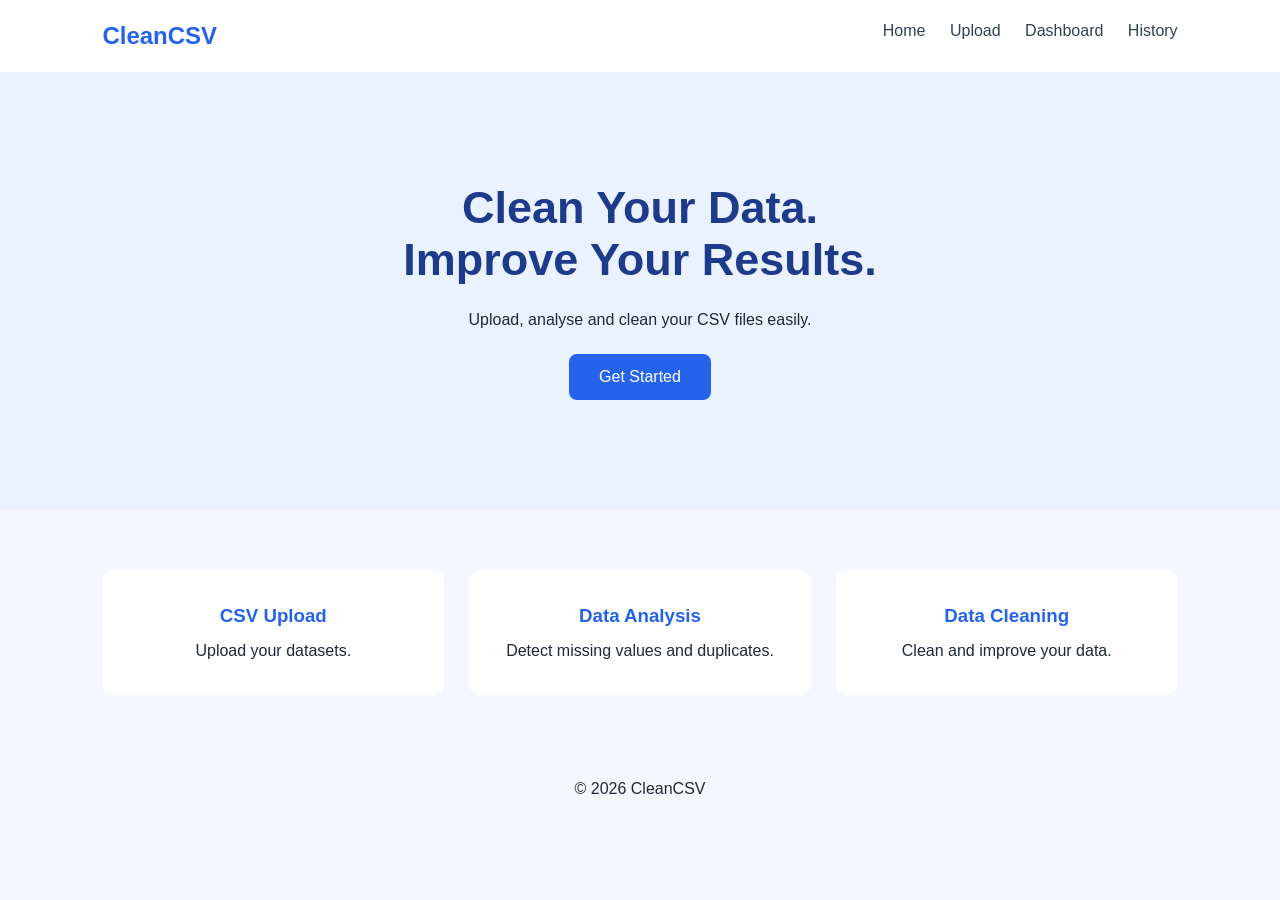
==== frontend/index.html @ 9f6f0fae "Complete CleanCSV frontend" ====
<!DOCTYPE html>
<html lang="en">
<head>
    <meta charset="UTF-8">
    <meta name="viewport" content="width=device-width, initial-scale=1.0">
    <title>CleanCSV</title>
    <link rel="stylesheet" href="css/style.css">
</head>
<body>

<nav>
    <h2>CleanCSV</h2>
    <div>
        <a href="index.html">Home</a>
        <a href="upload.html">Upload</a>
        <a href="analysis.html">Dashboard</a>
        <a href="history.html">History</a>
    </div>
</nav>

<section class="hero">
    <h1>Clean Your Data.<br>Improve Your Results.</h1>
    <p>Upload, analyse and clean your CSV files easily.</p>
    <a href="upload.html" class="btn">Get Started</a>
</section>

<section class="features">
    <div class="card">
        <h3>CSV Upload</h3>
        <p>Upload your datasets.</p>
    </div>
    <div class="card">
        <h3>Data Analysis</h3>
        <p>Detect missing values and duplicates.</p>
    </div>
    <div class="card">
        <h3>Data Cleaning</h3>
        <p>Clean and improve your data.</p>
    </div>
</section>

<footer>© 2026 CleanCSV</footer>

</body>
</html>
---- frontend/css/style.css ----
* {
    margin: 0;
    padding: 0;
    box-sizing: border-box;
}

body {
    font-family: Arial, sans-serif;
    background: #f4f7fc;
    color: #1e293b;
}

nav {
    display: flex;
    justify-content: space-between;
    padding: 22px 8%;
    background: white;
}

nav h2 {
    color: #2563eb;
}

nav a {
    text-decoration: none;
    color: #334155;
    margin-left: 20px;
}

.hero {
    text-align: center;
    padding: 110px 20px;
    background: #eaf1ff;
}

.hero h1 {
    font-size: 45px;
    color: #1e3a8a;
}

.hero p {
    margin: 25px;
}

.btn {
    display: inline-block;
    background: #2563eb;
    color: white;
    padding: 14px 30px;
    text-decoration: none;
    border-radius: 8px;
}

.features {
    display: flex;
    gap: 25px;
    padding: 60px 8%;
}

.card {
    flex: 1;
    background: white;
    padding: 35px;
    text-align: center;
    border-radius: 12px;
}

.card h3 {
    color: #2563eb;
    margin-bottom: 15px;
}

footer {
    text-align: center;
    padding: 25px;
}

.dashboard {
    padding: 50px 8%;
}

.dashboard h1 {
    color: #1e3a8a;
    margin-bottom: 10px;
}

.stats {
    display: grid;
    grid-template-columns: repeat(4, 1fr);
    gap: 20px;
    margin: 35px 0;
}

.stat-card {
    background: white;
    padding: 30px;
    border-radius: 12px;
    box-shadow: 0 3px 12px #00000010;
}

.stat-card h3 {
    color: #64748b;
    font-size: 16px;
}

.stat-card h2 {
    color: #2563eb;
    font-size: 32px;
    margin-top: 15px;
}

.issues {
    background: white;
    padding: 30px;
    border-radius: 12px;
    margin-top: 25px;
}

table {
    width: 100%;
    border-collapse: collapse;
    margin: 25px 0;
}

th, td {
    padding: 15px;
    text-align: left;
    border-bottom: 1px solid #ddd;
}

th {
    background: #eaf1ff;
    color: #1e3a8a;
}

@media (max-width: 700px) {
    .stats {
        grid-template-columns: repeat(2, 1fr);
    }
}

.clean-option {
    display: block;
    padding: 18px;
    margin: 12px 0;
    background: #f4f7fc;
    border-radius: 8px;
    cursor: pointer;
}

.clean-option input {
    margin-right: 12px;
    accent-color: #2563eb;
}

#cleanMessage,
#previewMessage {
    margin-top: 20px;
    color: #2563eb;
}

.upload-section {
    text-align: center;
    padding: 80px 20px;
}

.upload-section h1 {
    color: #1e3a8a;
    font-size: 36px;
    margin-bottom: 15px;
}

.upload-box {
    background: white;
    max-width: 550px;
    margin: 40px auto;
    padding: 45px;
    border-radius: 15px;
    box-shadow: 0 4px 15px #00000010;
}

.upload-box input {
    margin: 25px 0;
    display: block;
    width: 100%;
}

.upload-box button {
    border: none;
    cursor: pointer;
    font-size: 16px;
}

#message {
    margin-top: 20px;
}
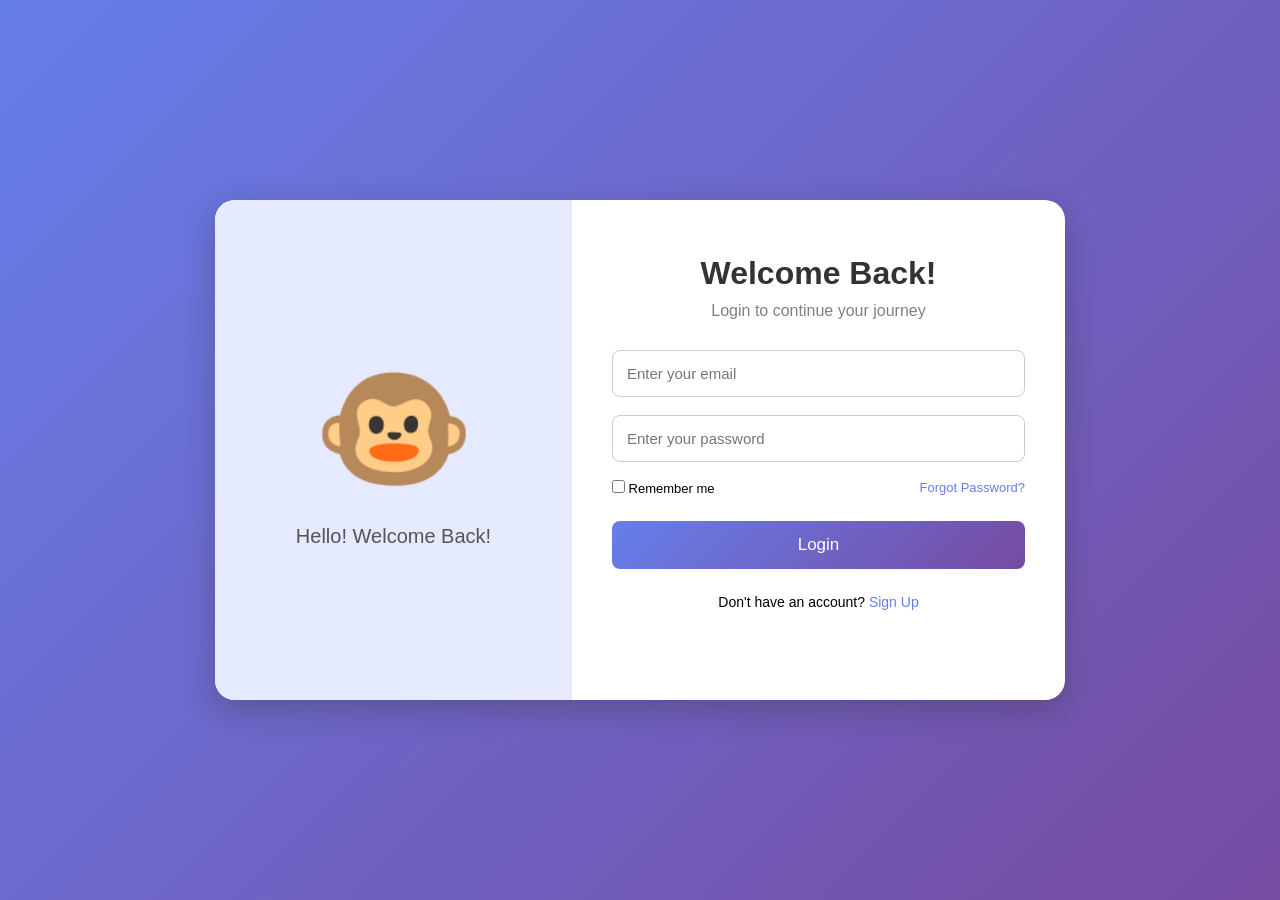
==== commit c9d43d30: "Add login, registration, password reset and logout" ====
--- a/frontend/index.html
+++ b/frontend/index.html
@@ -1,46 +1,71 @@
 
 <!DOCTYPE html>
 <html lang="en">
+
 <head>
     <meta charset="UTF-8">
     <meta name="viewport" content="width=device-width, initial-scale=1.0">
     <title>CleanCSV</title>
+
     <link rel="stylesheet" href="css/style.css">
 </head>
+
 <body>
 
 <nav>
+
     <h2>CleanCSV</h2>
+
     <div>
         <a href="index.html">Home</a>
         <a href="upload.html">Upload</a>
         <a href="analysis.html">Dashboard</a>
         <a href="history.html">History</a>
+
+        <a href="#" class="btn" id="logoutButton">Logout</a>
     </div>
+
 </nav>
 
+
 <section class="hero">
+
     <h1>Clean Your Data.<br>Improve Your Results.</h1>
+
     <p>Upload, analyse and clean your CSV files easily.</p>
+
     <a href="upload.html" class="btn">Get Started</a>
+
 </section>
 
+
 <section class="features">
+
     <div class="card">
         <h3>CSV Upload</h3>
         <p>Upload your datasets.</p>
     </div>
+
     <div class="card">
         <h3>Data Analysis</h3>
         <p>Detect missing values and duplicates.</p>
     </div>
+
     <div class="card">
         <h3>Data Cleaning</h3>
         <p>Clean and improve your data.</p>
     </div>
+
 </section>
 
-<footer>© 2026 CleanCSV</footer>
+
+<footer>
+    © 2026 CleanCSV
+</footer>
+
+
+<!-- Authentication Script -->
+<script src="js/auth.js"></script>
 
 </body>
 </html>
--- a/frontend/css/style.css
+++ b/frontend/css/style.css
@@ -11,23 +11,22 @@
     color: #1e293b;
 }
 
+/* Navigation */
 nav {
     display: flex;
     justify-content: space-between;
+    align-items: center;
     padding: 22px 8%;
     background: white;
-}
-
-nav h2 {
-    color: #2563eb;
 }
 
 nav a {
     text-decoration: none;
-    color: #334155;
+    color: #1e3a8a;
     margin-left: 20px;
 }
 
+/* Home Page */
 .hero {
     text-align: center;
     padding: 110px 20px;
@@ -35,53 +34,58 @@
 }
 
 .hero h1 {
-    font-size: 45px;
-    color: #1e3a8a;
+    font-size: 42px;
+    margin-bottom: 20px;
 }
 
 .hero p {
-    margin: 25px;
+    font-size: 18px;
+    margin-bottom: 25px;
 }
 
 .btn {
     display: inline-block;
+    padding: 13px 25px;
     background: #2563eb;
     color: white;
-    padding: 14px 30px;
+    border: none;
+    border-radius: 6px;
     text-decoration: none;
-    border-radius: 8px;
+    cursor: pointer;
+    font-size: 16px;
+}
+
+.btn:hover {
+    background: #1d4ed8;
 }
 
 .features {
     display: flex;
+    justify-content: center;
     gap: 25px;
-    padding: 60px 8%;
-}
-
-.card {
+    padding: 50px 8%;
+}
+
+.feature-card {
+    background: white;
+    padding: 30px;
+    border-radius: 10px;
+    text-align: center;
     flex: 1;
-    background: white;
-    padding: 35px;
-    text-align: center;
-    border-radius: 12px;
-}
-
-.card h3 {
-    color: #2563eb;
-    margin-bottom: 15px;
-}
-
+}
+
+/* Footer */
 footer {
     text-align: center;
     padding: 25px;
 }
 
+/* Dashboard */
 .dashboard {
     padding: 50px 8%;
 }
 
 .dashboard h1 {
-    color: #1e3a8a;
     margin-bottom: 10px;
 }
 
@@ -94,39 +98,34 @@
 
 .stat-card {
     background: white;
+    padding: 25px;
+    border-radius: 10px;
+    text-align: center;
+}
+
+.stat-card h2 {
+    margin-top: 15px;
+    color: #2563eb;
+}
+
+.issues {
+    background: white;
     padding: 30px;
-    border-radius: 12px;
-    box-shadow: 0 3px 12px #00000010;
-}
-
-.stat-card h3 {
-    color: #64748b;
-    font-size: 16px;
-}
-
-.stat-card h2 {
-    color: #2563eb;
-    font-size: 32px;
-    margin-top: 15px;
-}
-
-.issues {
-    background: white;
-    padding: 30px;
-    border-radius: 12px;
+    border-radius: 10px;
     margin-top: 25px;
 }
 
 table {
     width: 100%;
     border-collapse: collapse;
-    margin: 25px 0;
-}
-
-th, td {
+    margin-top: 20px;
+}
+
+th,
+td {
     padding: 15px;
+    border-bottom: 1px solid #ddd;
     text-align: left;
-    border-bottom: 1px solid #ddd;
 }
 
 th {
@@ -134,12 +133,29 @@
     color: #1e3a8a;
 }
 
-@media (max-width: 700px) {
-    .stats {
-        grid-template-columns: repeat(2, 1fr);
-    }
-}
-
+/* Upload Page */
+.upload-section {
+    text-align: center;
+    padding: 80px 20px;
+}
+
+.upload-box {
+    background: white;
+    max-width: 650px;
+    margin: 30px auto;
+    padding: 40px;
+    border-radius: 12px;
+}
+
+input[type="file"] {
+    margin: 25px 0;
+}
+
+#message {
+    margin-top: 20px;
+}
+
+/* Cleaning Options */
 .clean-option {
     display: block;
     padding: 18px;
@@ -154,46 +170,74 @@
     accent-color: #2563eb;
 }
 
+/* Cleaning Options - Vertical Layout */
+.cleaning-options {
+    display: flex !important;
+    flex-direction: column !important;
+    align-items: stretch;
+    gap: 12px;
+    margin: 25px 0;
+    width: 100%;
+}
+
+.cleaning-options .clean-option {
+    display: flex !important;
+    flex-direction: row !important;
+    align-items: center !important;
+    justify-content: flex-start !important;
+    gap: 12px !important;
+    width: 100%;
+    padding: 15px !important;
+    margin: 0 !important;
+    background: #f4f7fc;
+    border-radius: 8px;
+    text-align: left !important;
+    cursor: pointer;
+}
+
+.cleaning-options .clean-option input[type="checkbox"] {
+    display: block !important;
+    width: 17px !important;
+    height: 17px !important;
+    margin: 0 !important;
+    padding: 0 !important;
+    flex: 0 0 17px !important;
+    accent-color: #2563eb;
+}
+
+.cleaning-options .clean-option span {
+    display: inline-block;
+    margin: 0;
+    line-height: 1.4;
+}
+
+/* Messages */
 #cleanMessage,
 #previewMessage {
     margin-top: 20px;
     color: #2563eb;
 }
 
-.upload-section {
-    text-align: center;
-    padding: 80px 20px;
-}
-
-.upload-section h1 {
-    color: #1e3a8a;
-    font-size: 36px;
-    margin-bottom: 15px;
-}
-
-.upload-box {
-    background: white;
-    max-width: 550px;
-    margin: 40px auto;
-    padding: 45px;
-    border-radius: 15px;
-    box-shadow: 0 4px 15px #00000010;
-}
-
-.upload-box input {
-    margin: 25px 0;
-    display: block;
-    width: 100%;
-}
-
-.upload-box button {
-    border: none;
-    cursor: pointer;
-    font-size: 16px;
-}
-
-#message {
-    margin-top: 20px;
-}
-
-
+/* Responsive Design */
+@media (max-width: 700px) {
+    .stats {
+        grid-template-columns: repeat(2, 1fr);
+    }
+
+    nav {
+        flex-direction: column;
+        gap: 15px;
+    }
+
+    nav a {
+        margin: 0 8px;
+    }
+
+    .features {
+        flex-direction: column;
+    }
+
+    .upload-box {
+        padding: 25px;
+    }
+}
